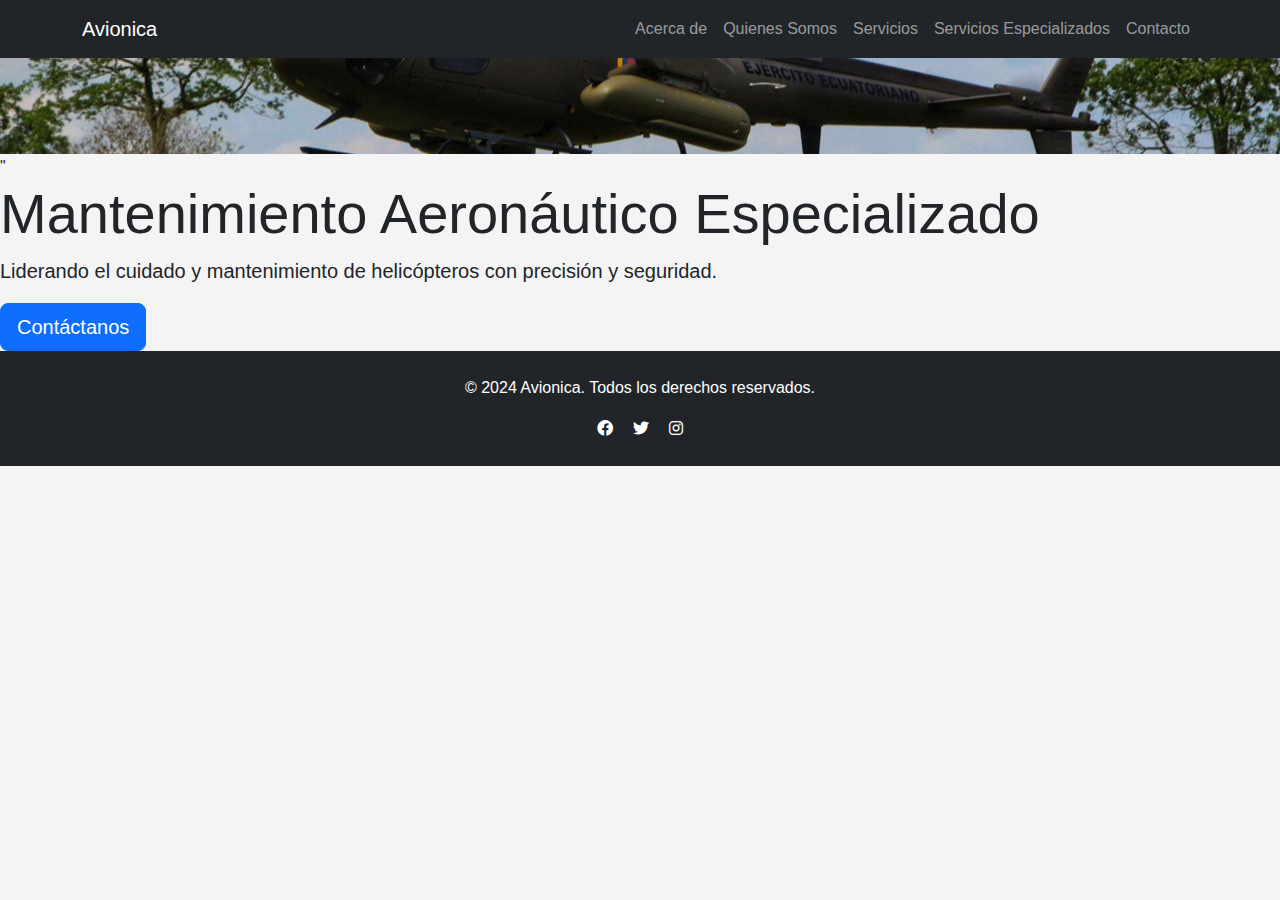
==== Index.html @ 89b321cf "pagina web" ====
<!DOCTYPE html>
<html lang="es">
<head>
    <meta charset="UTF-8">
    <meta name="viewport" content="width=device-width, initial-scale=1.0">
    <title>Avionica - Mantenimiento Aeronáutico</title>
    <!-- Bootstrap CSS -->
    <link href="https://cdn.jsdelivr.net/npm/bootstrap@5.3.0-alpha3/dist/css/bootstrap.min.css" rel="stylesheet">
    <link href="https://cdnjs.cloudflare.com/ajax/libs/font-awesome/6.0.0-beta3/css/all.min.css" rel="stylesheet">
    <!-- Custom CSS -->
    <link rel="stylesheet" href="style.css">
</head>
<body>
    <!-- Navbar -->
    <nav class="navbar navbar-expand-lg navbar-dark bg-dark">
        <div class="container">
            <a class="navbar-brand" href="#">Avionica</a>
            <button class="navbar-toggler" type="button" data-bs-toggle="collapse" data-bs-target="#navbarNav" aria-controls="navbarNav" aria-expanded="false" aria-label="Toggle navigation">
                <span class="navbar-toggler-icon"></span>
            </button>
            <div class="collapse navbar-collapse" id="navbarNav">
                <ul class="navbar-nav ms-auto">
                    <li class="nav-item"><a class="nav-link" href="acerca-de.html">Acerca de</a></li>
                    <li class="nav-item"><a class="nav-link" href="quienes-somos.html">Quienes Somos</a></li>
                    <li class="nav-item"><a class="nav-link" href="servicios.html">Servicios</a></li>
                    <li class="nav-item"><a class="nav-link" href="servicios-especializados.html">Servicios Especializados</a></li>
                    <li class="nav-item"><a class="nav-link" href="contacto.html">Contacto</a></li>
                </ul>
            </div>
        </div>
    </nav>

    <!-- Hero Section -->
    <div class="hero text-center py-5" style="background-image: url('img/inicio.jpg'); background-size: cover; color: white;"></div>"
        <h1 class="display-4">Mantenimiento Aeronáutico Especializado</h1>
        <p class="lead">Liderando el cuidado y mantenimiento de helicópteros con precisión y seguridad.</p>
        <a href="contacto.html" class="btn btn-primary btn-lg">Contáctanos</a>
    </div>



    <!-- Footer -->
    <footer class="text-center bg-dark text-white py-4">
        <div class="container">
            <p>&copy; 2024 Avionica. Todos los derechos reservados.</p>
            <div class="social-icons">
                <a href="#" class="text-white me-3"><i class="fab fa-facebook"></i></a>
                <a href="#" class="text-white me-3"><i class="fab fa-twitter"></i></a>
                <a href="#" class="text-white"><i class="fab fa-instagram"></i></a>            
            </div>
        </div>
    </footer>

    <!-- Bootstrap JS -->
    <script src="https://cdn.jsdelivr.net/npm/bootstrap@5.3.0-alpha3/dist/js/bootstrap.bundle.min.js"></script>
</body>
</html>
---- style.css ----
/* General Styles */
body {
    font-family: 'Arial', sans-serif;
    line-height: 1.6;
    background-color: #f4f4f4;
}

.hero {
    padding: 120px 20px;
    text-align: center;
    color: white;
    background: url('https://via.placeholder.com/1920x600') no-repeat center center/cover;
}

.hero h1 {
    font-size: 4rem;
    font-weight: bold;
}

.hero p {
    font-size: 1.5rem;
}

.section-title {
    font-size: 2rem;
    font-weight: bold;
}

.card-img-top {
    transition: transform 0.3s ease;
}

.card-img-top:hover {
    transform: scale(1.1);
}

.card-body {
    text-align: center;
}

footer {
    background-color: #343a40;
}

footer a {
    color: white;
    text-decoration: none;
}

footer a:hover {
    color: #ffc107;
}
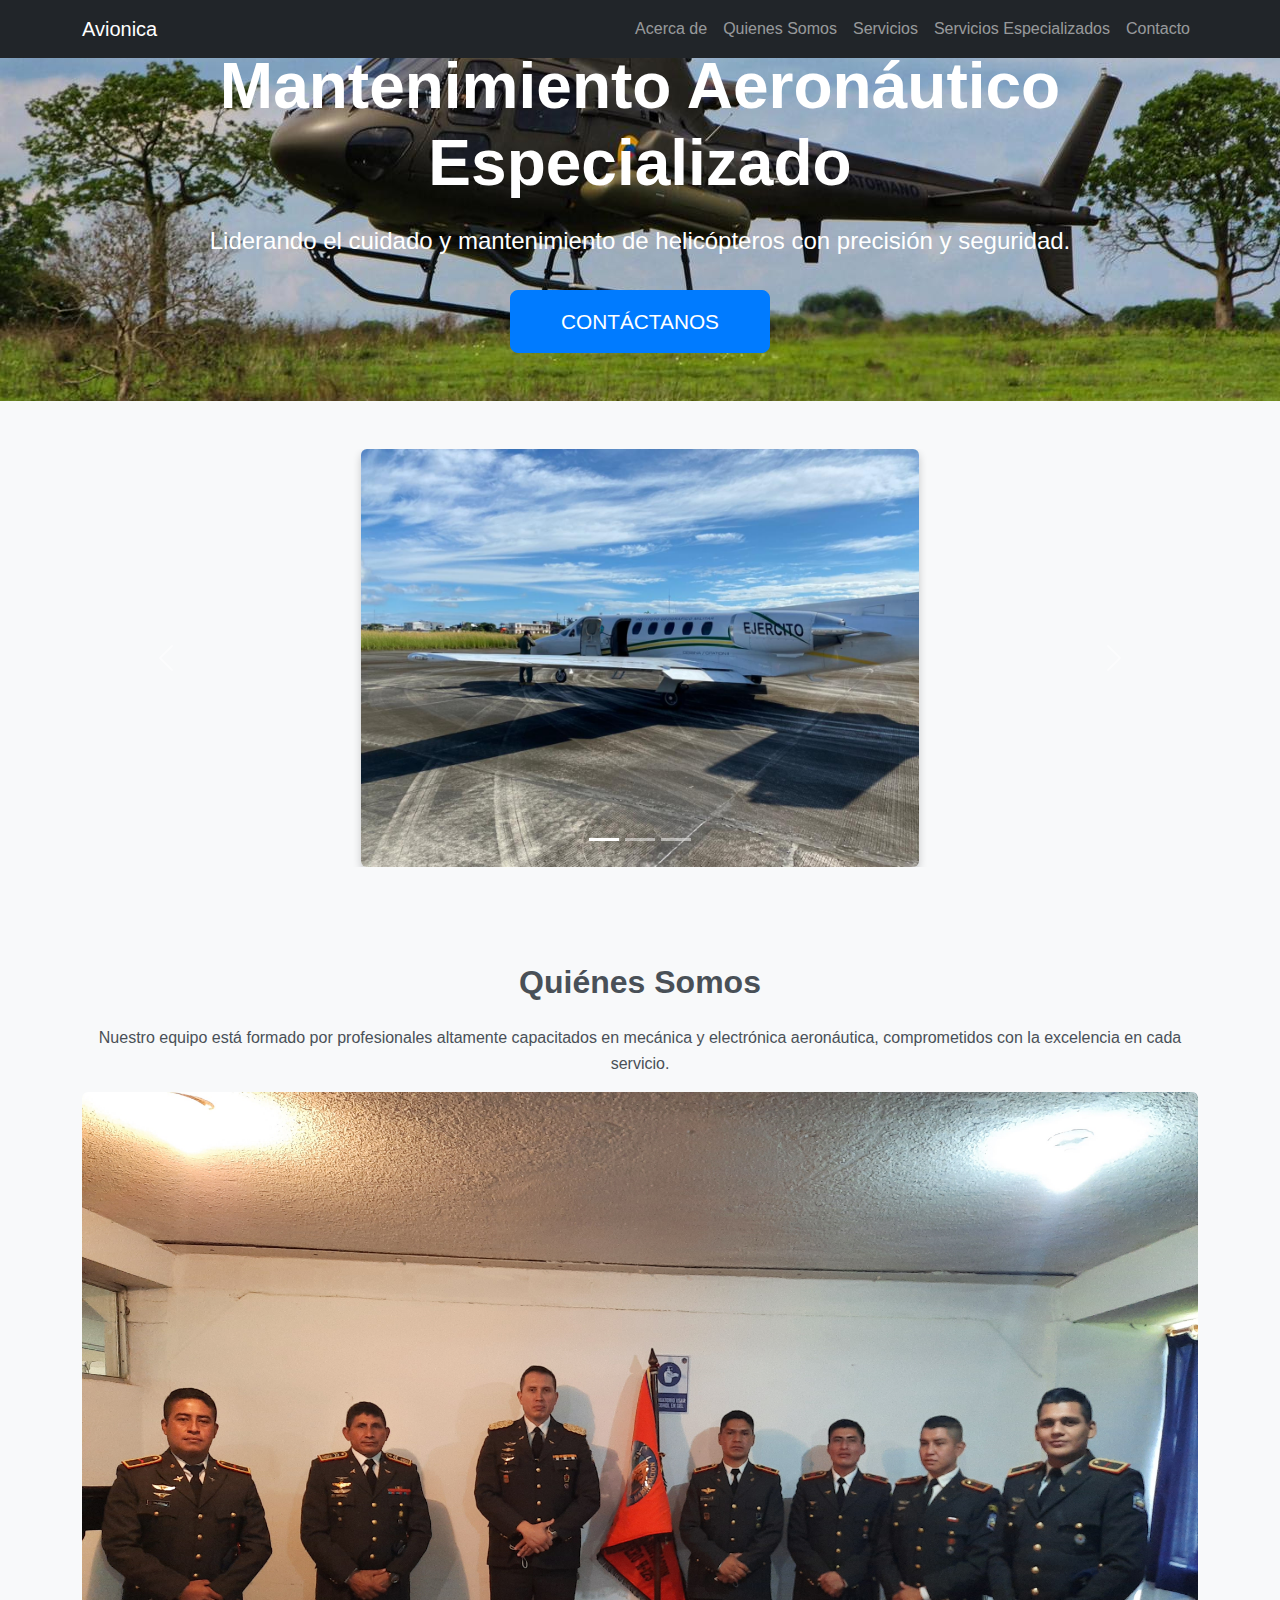
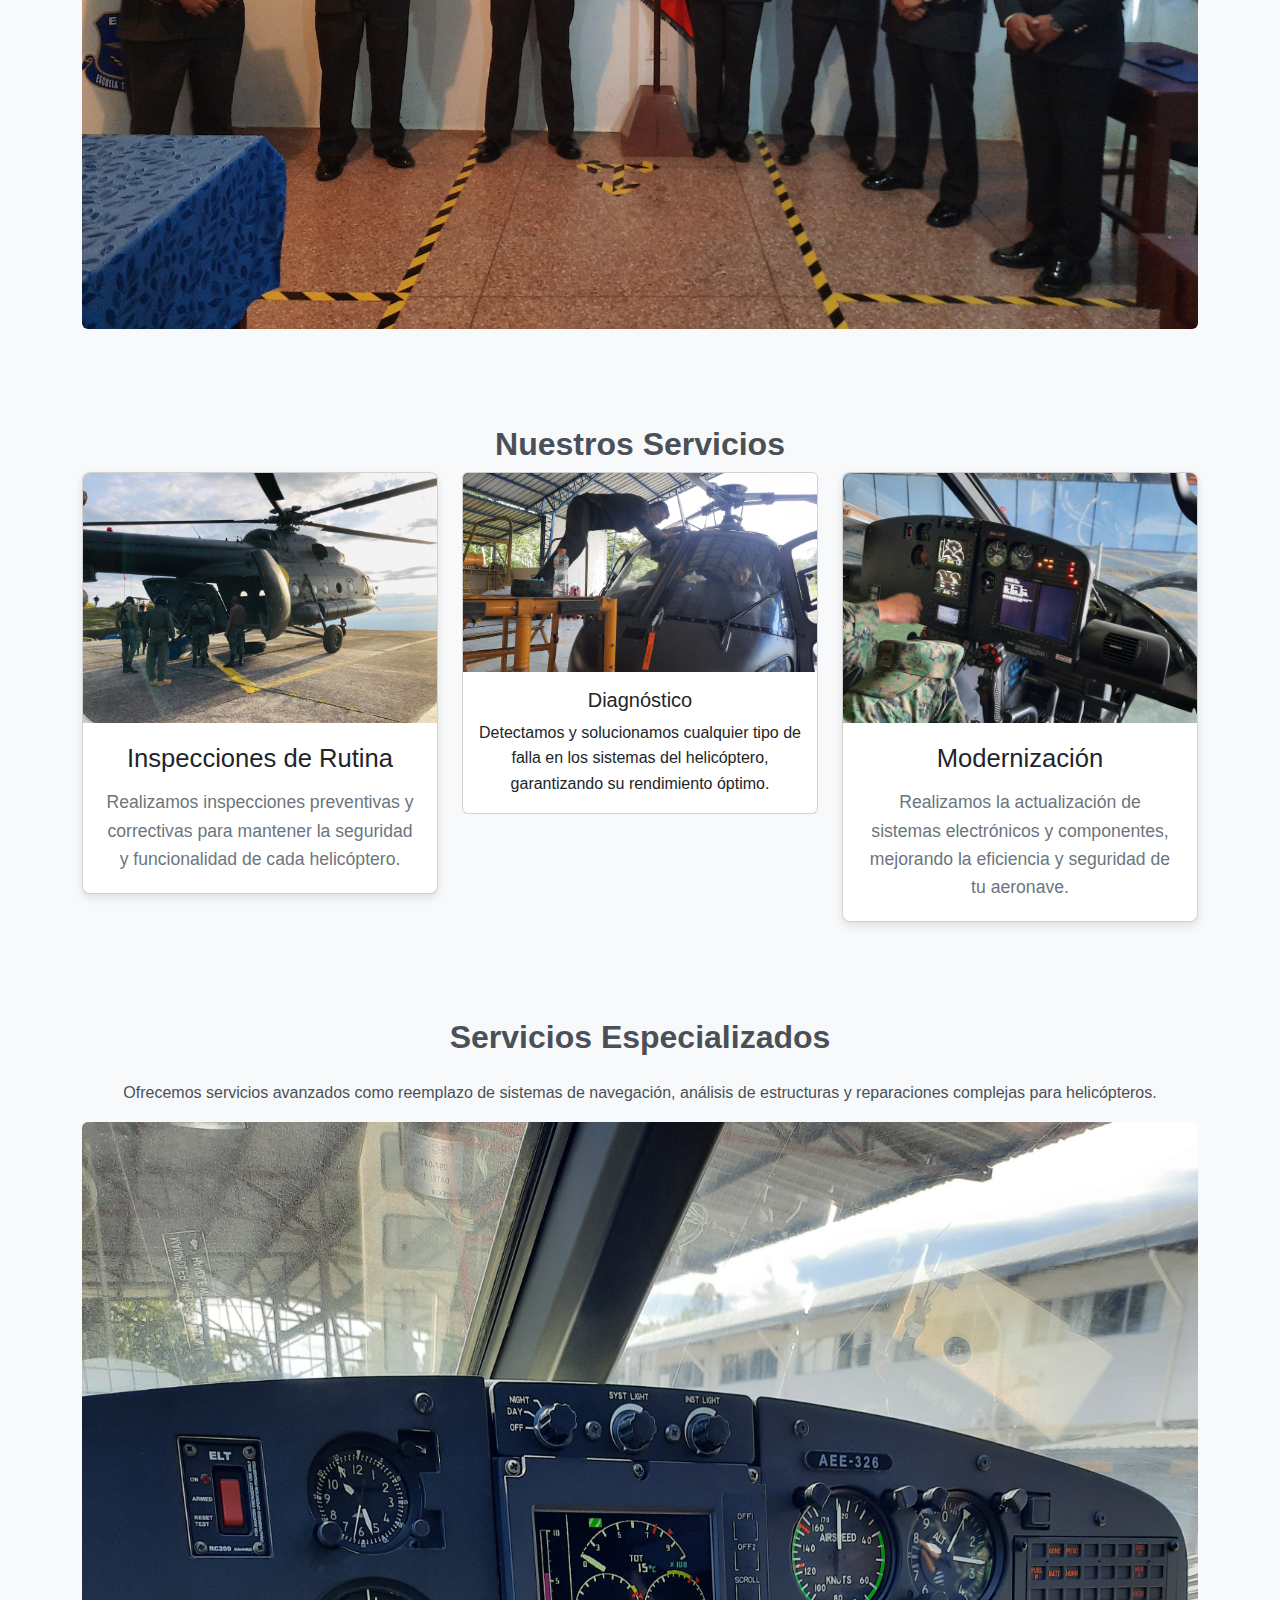
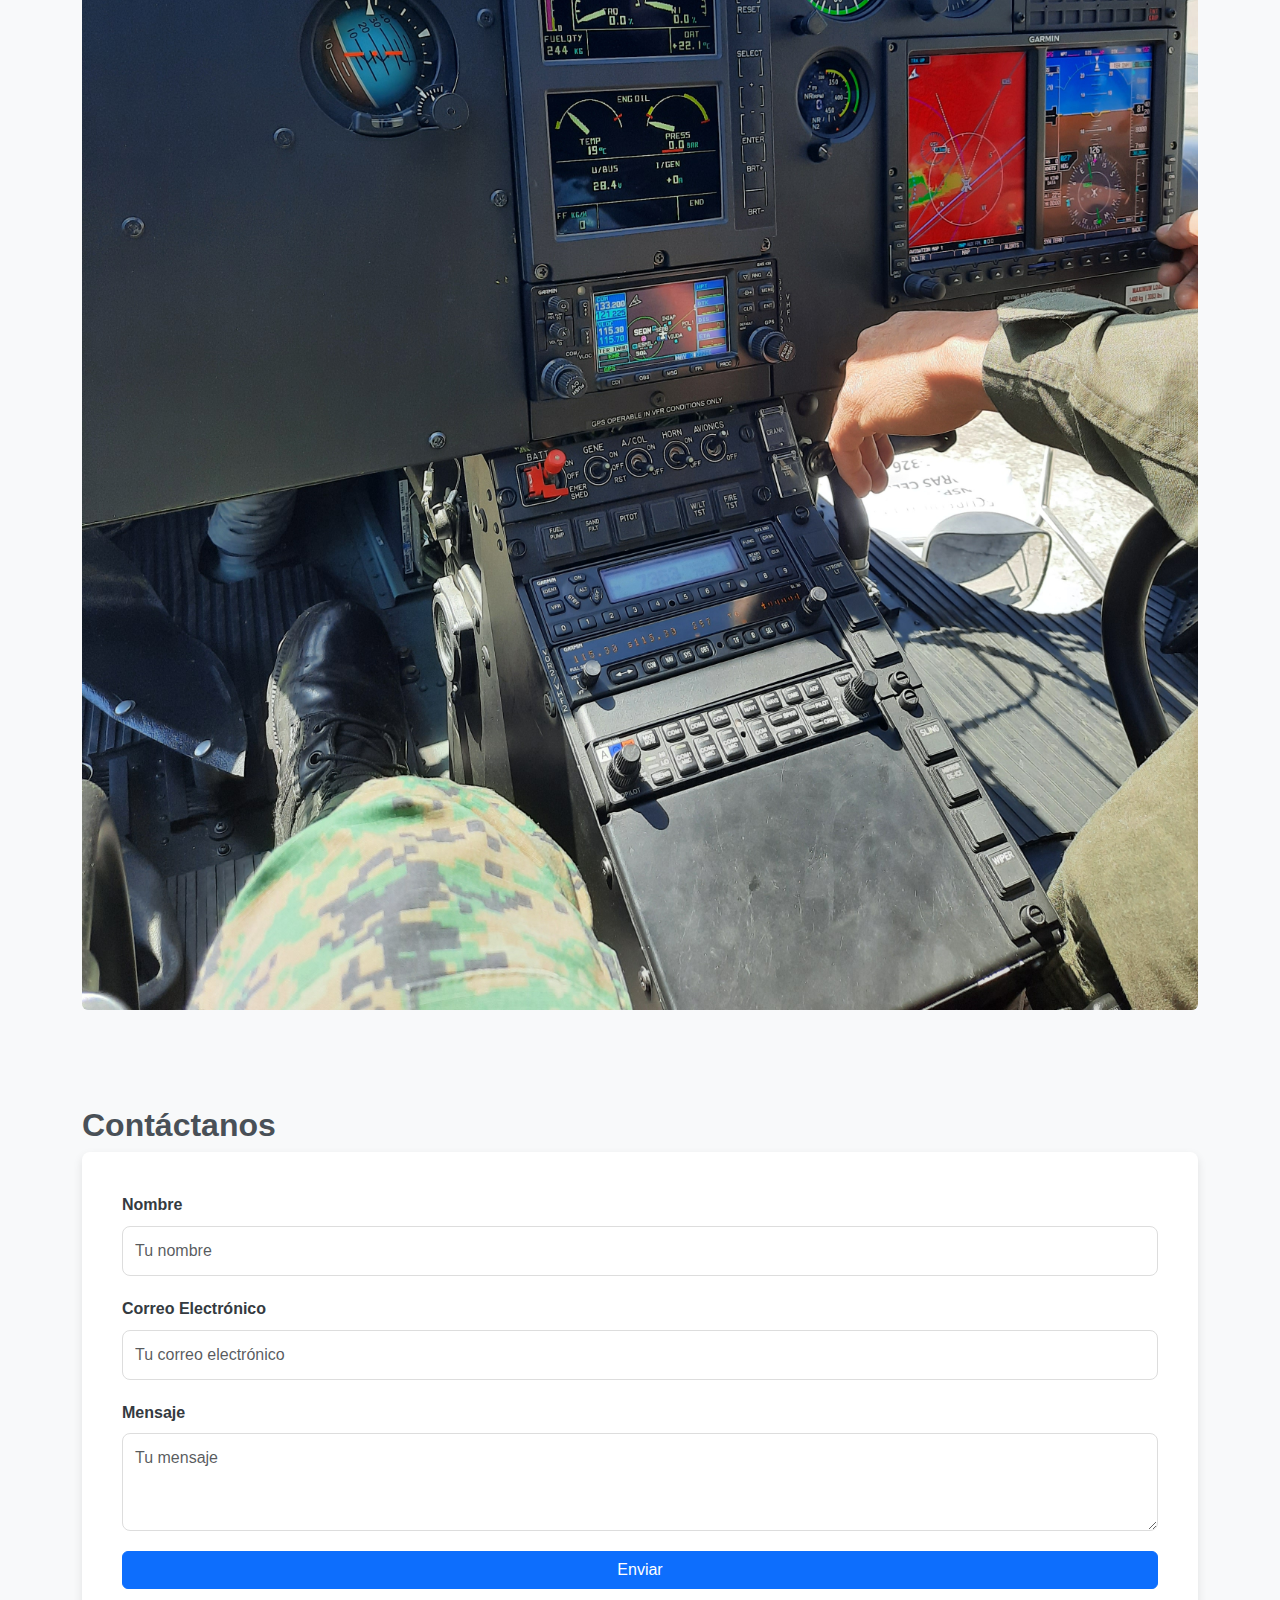
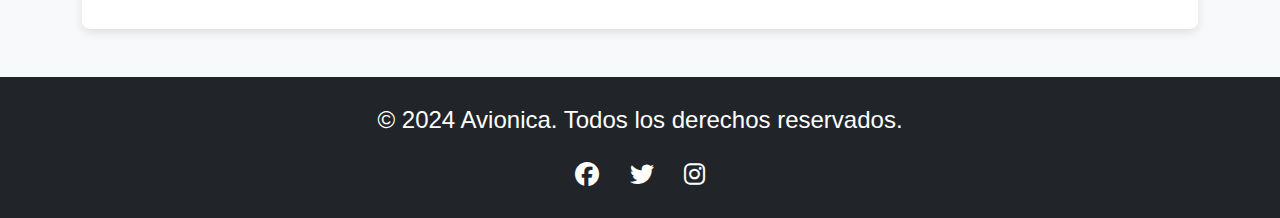
==== commit 55fdde16: "Mejoras" ====
--- a/Index.html
+++ b/Index.html
@@ -6,15 +6,17 @@
     <title>Avionica - Mantenimiento Aeronáutico</title>
     <!-- Bootstrap CSS -->
     <link href="https://cdn.jsdelivr.net/npm/bootstrap@5.3.0-alpha3/dist/css/bootstrap.min.css" rel="stylesheet">
-    <link href="https://cdnjs.cloudflare.com/ajax/libs/font-awesome/6.0.0-beta3/css/all.min.css" rel="stylesheet">
+    <!-- Font Awesome CDN -->
+    <link rel="stylesheet" href="https://cdnjs.cloudflare.com/ajax/libs/font-awesome/6.5.1/css/all.min.css">
     <!-- Custom CSS -->
     <link rel="stylesheet" href="style.css">
 </head>
+
 <body>
     <!-- Navbar -->
-    <nav class="navbar navbar-expand-lg navbar-dark bg-dark">
+    <nav class="navbar navbar-expand-lg navbar-dark bg-dark fixed-top">
         <div class="container">
-            <a class="navbar-brand" href="#">Avionica</a>
+            <a class="navbar-brand" href="Index.html">Avionica</a>
             <button class="navbar-toggler" type="button" data-bs-toggle="collapse" data-bs-target="#navbarNav" aria-controls="navbarNav" aria-expanded="false" aria-label="Toggle navigation">
                 <span class="navbar-toggler-icon"></span>
             </button>
@@ -31,12 +33,123 @@
     </nav>
 
     <!-- Hero Section -->
-    <div class="hero text-center py-5" style="background-image: url('img/inicio.jpg'); background-size: cover; color: white;"></div>"
+    <div class="hero text-center py-5" style="background-image: url('img/inicio.jpg'); background-size: cover; color: white;">
         <h1 class="display-4">Mantenimiento Aeronáutico Especializado</h1>
         <p class="lead">Liderando el cuidado y mantenimiento de helicópteros con precisión y seguridad.</p>
         <a href="contacto.html" class="btn btn-primary btn-lg">Contáctanos</a>
     </div>
+<!-- Carrusel de Imágenes -->
+<div class="container my-5">
+    <div id="imageCarousel" class="carousel slide" data-bs-ride="carousel">
+        <!-- Indicadores (Opcional) -->
+        <div class="carousel-indicators">
+            <button type="button" data-bs-target="#imageCarousel" data-bs-slide-to="0" class="active" aria-current="true"></button>
+            <button type="button" data-bs-target="#imageCarousel" data-bs-slide-to="1"></button>
+            <button type="button" data-bs-target="#imageCarousel" data-bs-slide-to="2"></button>
+        </div>
 
+        <!-- Carrusel -->
+        <div class="carousel-inner">
+            <div class="carousel-item active">
+                <div class="d-flex justify-content-center">
+                    <img src="img/Inicio-1.jpg" class="d-block w-50 rounded" alt="Imagen 1">
+                </div>
+            </div>
+            <div class="carousel-item">
+                <div class="d-flex justify-content-center">
+                    <img src="img/inicio-2.jpg" class="d-block w-50 rounded" alt="Imagen 2">
+                </div>
+            </div>
+            <div class="carousel-item">
+                <div class="d-flex justify-content-center">
+                    <img src="img/inicio-3.jpg" class="d-block w-50 rounded" alt="Imagen 3">
+                </div>
+            </div>
+        </div>
+
+        <!-- Controles (Botones Anterior y Siguiente) -->
+        <button class="carousel-control-prev" type="button" data-bs-target="#imageCarousel" data-bs-slide="prev">
+            <span class="carousel-control-prev-icon" aria-hidden="true"></span>
+            <span class="visually-hidden">Anterior</span>
+        </button>
+        <button class="carousel-control-next" type="button" data-bs-target="#imageCarousel" data-bs-slide="next">
+            <span class="carousel-control-next-icon" aria-hidden="true"></span>
+            <span class="visually-hidden">Siguiente</span>
+        </button>
+    </div>
+</div>
+
+    <!-- Quiénes Somos Section -->
+    <section id="quienes-somos" class="container py-5">
+        <h2 class="section-title text-center mb-4">Quiénes Somos</h2>
+        <p class="text-center">
+            Nuestro equipo está formado por profesionales altamente capacitados en mecánica y electrónica aeronáutica, comprometidos con la excelencia en cada servicio.
+        </p>
+        <img src="img/quienes_somos.jpg" alt="Equipo de Trabajo" class="img-fluid rounded mx-auto d-block">
+    </section>
+
+ <!-- Servicios Section -->
+ <section id="servicios" class="container py-5">
+    <h2 class="section-title text-center">Nuestros Servicios</h2>
+    <div class="row">
+        <div class="col-md-4 mb-4">
+            <div class="card servicio-item">
+                <img src="img/rutina.jpg" class="card-img-top" alt="Inspecciones de Rutina">
+                <div class="card-body">
+                    <h5 class="card-title">Inspecciones de Rutina</h5>
+                    <p class="card-text">Realizamos inspecciones preventivas y correctivas para mantener la seguridad y funcionalidad de cada helicóptero.</p>
+                </div>
+            </div>
+        </div>
+        <div class="col-md-4 mb-4">
+            <div class="card Servicios-item">
+                <img src="img/diagnostico.jpg" class="card-img-top" alt="Diagnóstico">
+                <div class="card-body">
+                    <h5 class="card-title">Diagnóstico</h5>
+                    <p class="card-text">Detectamos y solucionamos cualquier tipo de falla en los sistemas del helicóptero, garantizando su rendimiento óptimo.</p>
+                </div>
+            </div>
+        </div>
+        <div class="col-md-4">
+            <div class="card servicio-item">
+                <img src="img/modernizacion.jpg" class="card-img-top" alt="Modernización">
+                <div class="card-body">
+                    <h5 class="card-title">Modernización</h5>
+                    <p class="card-text">Realizamos la actualización de sistemas electrónicos y componentes, mejorando la eficiencia y seguridad de tu aeronave.</p>
+                </div>
+            </div>
+        </div>
+    </div>
+</section>
+
+    <!-- Servicios Especializados Section -->
+    <section id="servicios-especializados" class="container py-5">
+        <h2 class="section-title text-center mb-4">Servicios Especializados</h2>
+        <p class="text-center">
+            Ofrecemos servicios avanzados como reemplazo de sistemas de navegación, análisis de estructuras y reparaciones complejas para helicópteros.
+        </p>
+        <img src="img/servicios_especializados.jpg" alt="Servicios Especializados" class="img-fluid rounded mx-auto d-block">
+    </section>
+
+<!-- Contacto Section -->
+<section id="contacto" class="container py-5">
+    <h2 class="section-title">Contáctanos</h2>
+    <form>
+        <div class="mb-3">
+            <label for="nombre" class="form-label">Nombre</label>
+            <input type="text" class="form-control" id="nombre" placeholder="Tu nombre">
+        </div>
+        <div class="mb-3">
+            <label for="email" class="form-label">Correo Electrónico</label>
+            <input type="email" class="form-control" id="email" placeholder="Tu correo electrónico">
+        </div>
+        <div class="mb-3">
+            <label for="mensaje" class="form-label">Mensaje</label>
+            <textarea class="form-control" id="mensaje" rows="3" placeholder="Tu mensaje"></textarea>
+        </div>
+        <button type="submit" class="btn btn-primary">Enviar</button>
+    </form>
+</section>
 
 
     <!-- Footer -->
--- a/style.css
+++ b/style.css
@@ -1,24 +1,113 @@
+/* Reset de márgenes y paddings */
+* {
+    margin: 0;
+    padding: 0;
+    box-sizing: border-box;
+}
 /* General Styles */
 body {
     font-family: 'Arial', sans-serif;
+    background-color: #f8f9fa;
+    color: #495057;
     line-height: 1.6;
-    background-color: #f4f4f4;
-}
-
+}
+
+/* Navbar */
+.navbar {
+    background-color: #343a40;
+    transition: background-color 0.3s ease;
+}
+
+.navbar .nav-link:hover {
+    color: #ffc107; 
+    border-color: #ffc107; 
+    background-color: rgba(255, 193, 7, 0.1);
+}
+
+.navbar .nav-link.active {
+    color: #ffc107;
+    border-color: #ffc107;
+    background-color: rgba(255, 193, 7, 0.2); 
+}
+
+/* Hero Section */
 .hero {
-    padding: 120px 20px;
+    background: url('img/inicio.jpg') no-repeat center center/cover;
+    color: white;
+    padding: 150px 20px;
     text-align: center;
-    color: white;
-    background: url('https://via.placeholder.com/1920x600') no-repeat center center/cover;
 }
 
 .hero h1 {
     font-size: 4rem;
     font-weight: bold;
+    margin-bottom: 20px;
 }
 
 .hero p {
     font-size: 1.5rem;
+    margin-bottom: 30px;
+}
+
+.hero .btn-primary {
+    background-color: #007bff;
+    border-color: #007bff;
+    padding: 15px 50px;
+    font-size: 1.3rem;
+    text-transform: uppercase;
+}
+
+.hero .btn-primary:hover {
+    background-color: #0056b3;
+    border-color: #0056b3;
+}
+
+.carousel-inner img {
+    border-radius: 15px;
+    box-shadow: 0 4px 8px rgba(0, 0, 0, 0.2);
+}
+
+/* Servicios Section */
+.servicios {
+    display: flex;
+    flex-wrap: wrap;
+    gap: 20px;
+    justify-content: center;
+}
+
+.servicio-item {
+    width: 100%;
+    min-width: 280px;
+    background-color: white;
+    border-radius: 8px;
+    box-shadow: 0 4px 8px rgba(0, 0, 0, 0.1);
+    overflow: hidden;
+    transition: transform 0.3s ease, box-shadow 0.3s ease;
+}
+
+.servicio-item:hover {
+    transform: scale(1.05);
+    box-shadow: 0 8px 16px rgba(0, 0, 0, 0.15);
+}
+
+.servicio-item img {
+    width: 100%;
+    height: 250px;
+    object-fit: cover;
+}
+
+.servicio-item .card-body {
+    padding: 20px;
+}
+
+.servicio-item h5 {
+    font-size: 1.6rem;
+    margin-bottom: 15px;
+}
+
+.servicio-item p {
+    font-size: 1.1rem;
+    color: #6c757d;
 }
 
 .section-title {
@@ -38,15 +127,94 @@
     text-align: center;
 }
 
+/* Acerca de Section */
+.acerca-de {
+    padding: 60px 0;
+}
+
+.acerca-de p {
+    font-size: 1.2rem;
+    margin-top: 20px;
+}
+
+/* Formulario de Contacto */
+form {
+    background-color: white;
+    padding: 40px;
+    border-radius: 8px;
+    box-shadow: 0 4px 10px rgba(0, 0, 0, 0.1);
+}
+
+form .form-label {
+    font-weight: bold;
+    color: #343a40;
+}
+
+form .form-control {
+    margin-bottom: 20px;
+    border-radius: 8px;
+    padding: 12px;
+    border: 1px solid #ddd;
+}
+
+form button {
+    width: 100%;
+    background-color: #28a745;
+    color: white;
+    font-size: 1.2rem;
+    padding: 15px;
+    border: none;
+    border-radius: 8px;
+    transition: background-color 0.3s ease;
+}
+
+form button:hover {
+    background-color: #218838;
+}
+
+/* Footer */
 footer {
     background-color: #343a40;
-}
-
-footer a {
-    color: white;
-    text-decoration: none;
-}
-
-footer a:hover {
-    color: #ffc107;
-}
+    color: white;
+    padding: 30px 0;
+    text-align: center;
+}
+
+footer p {
+    font-size: 1.5rem;
+}
+
+footer .social-icons a {
+    color: white;
+    margin: 0 10px;
+    font-size: 1.5rem;
+    transition: color 0.3s ease;
+}
+
+footer .social-icons a:hover {
+    color: #e2ff07; /* Color dorado en hover */
+}
+
+/* Responsive Design */
+@media (max-width: 768px) {
+    .hero h1 {
+        font-size: 2.5rem;
+    }
+
+    .hero p {
+        font-size: 1.2rem;
+    }
+
+    .servicios {
+        flex-direction: column;
+        align-items: center;
+    }
+
+    .servicio-item {
+        width: 80%;
+    }
+
+    form {
+        padding: 20px;
+    }
+}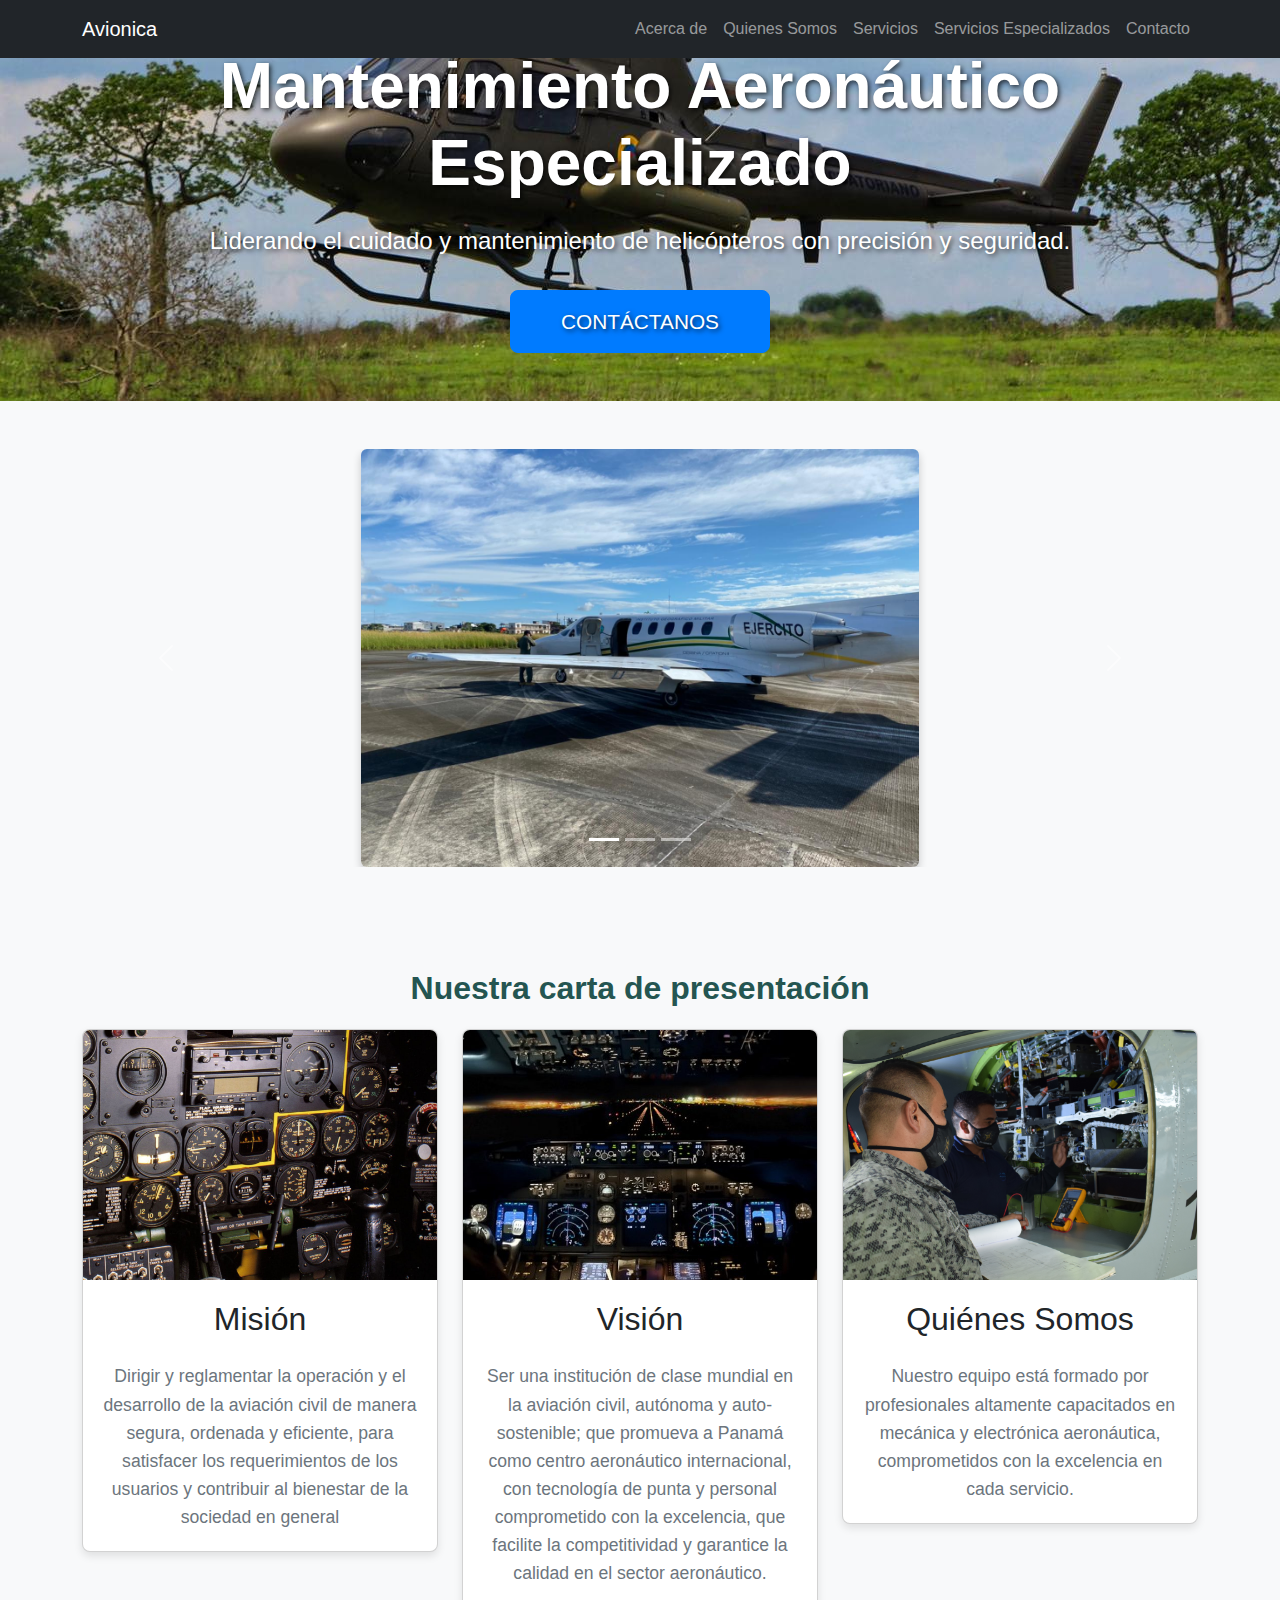
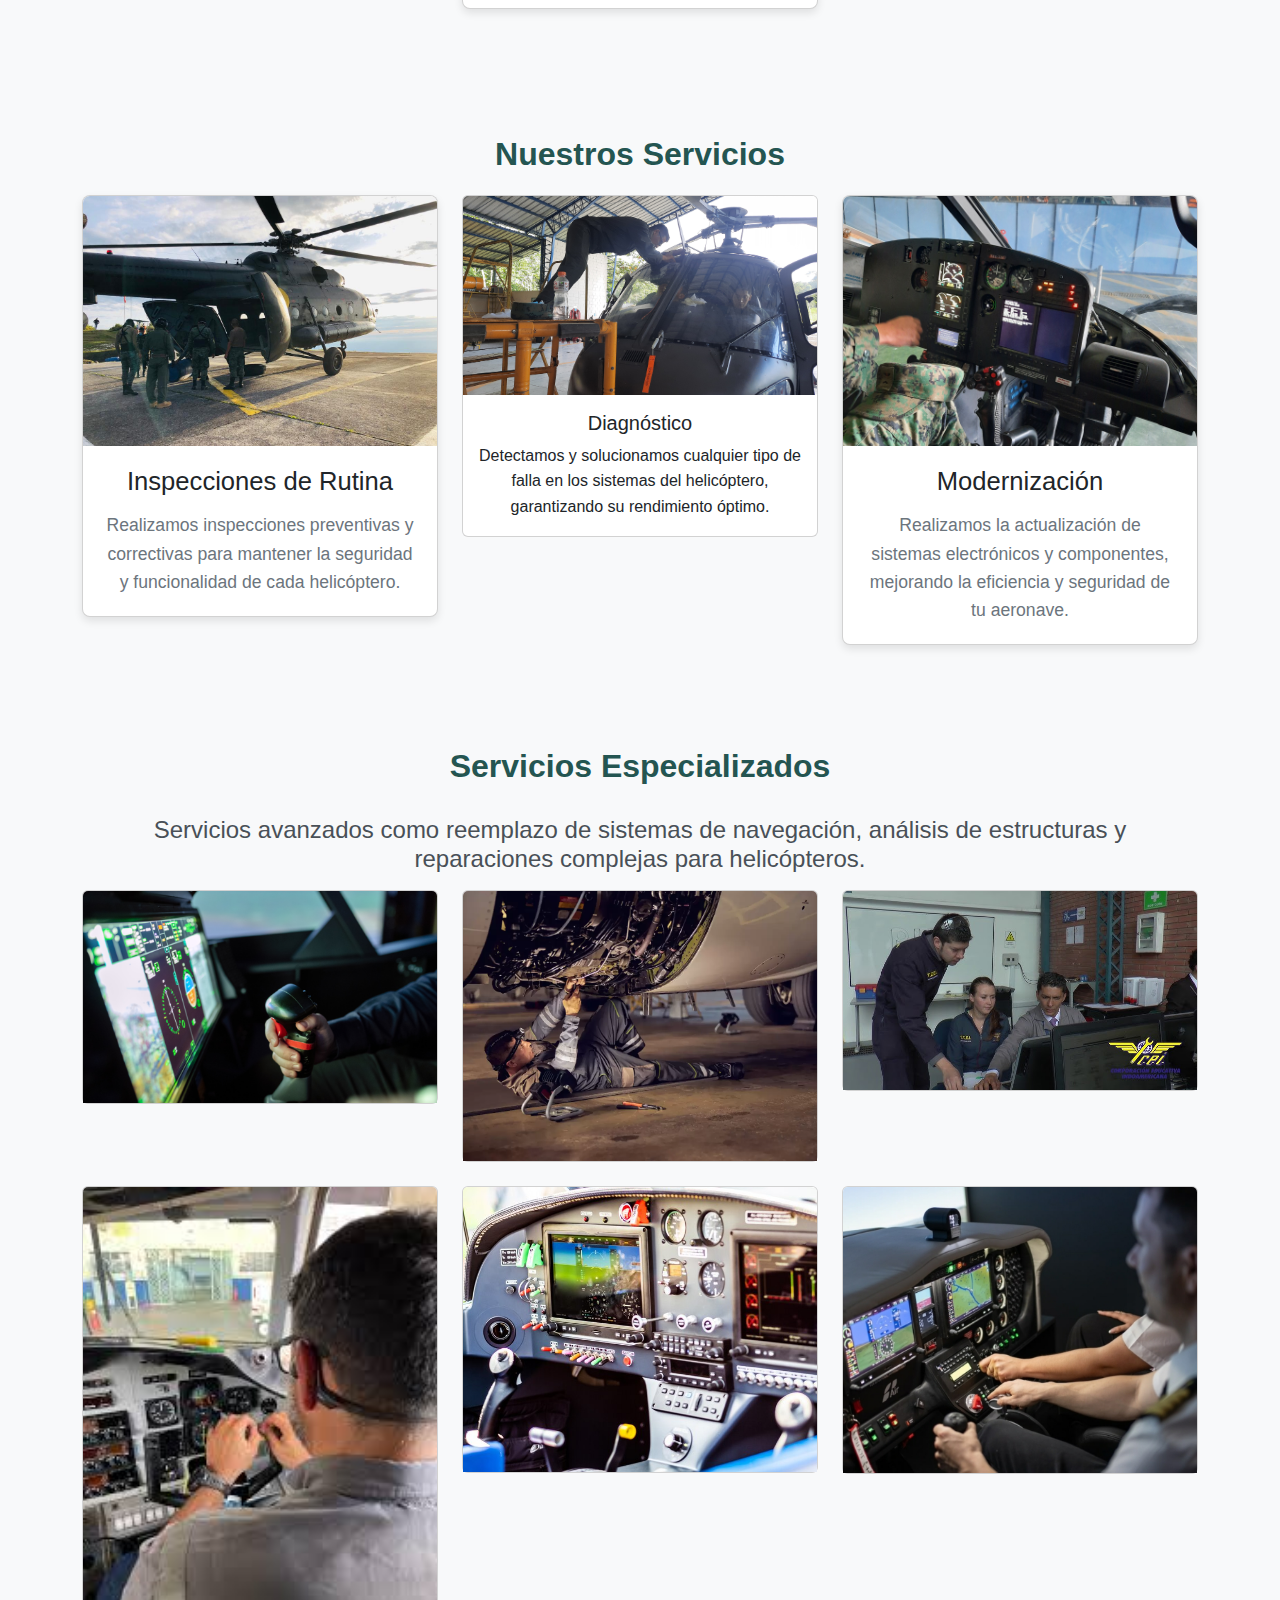
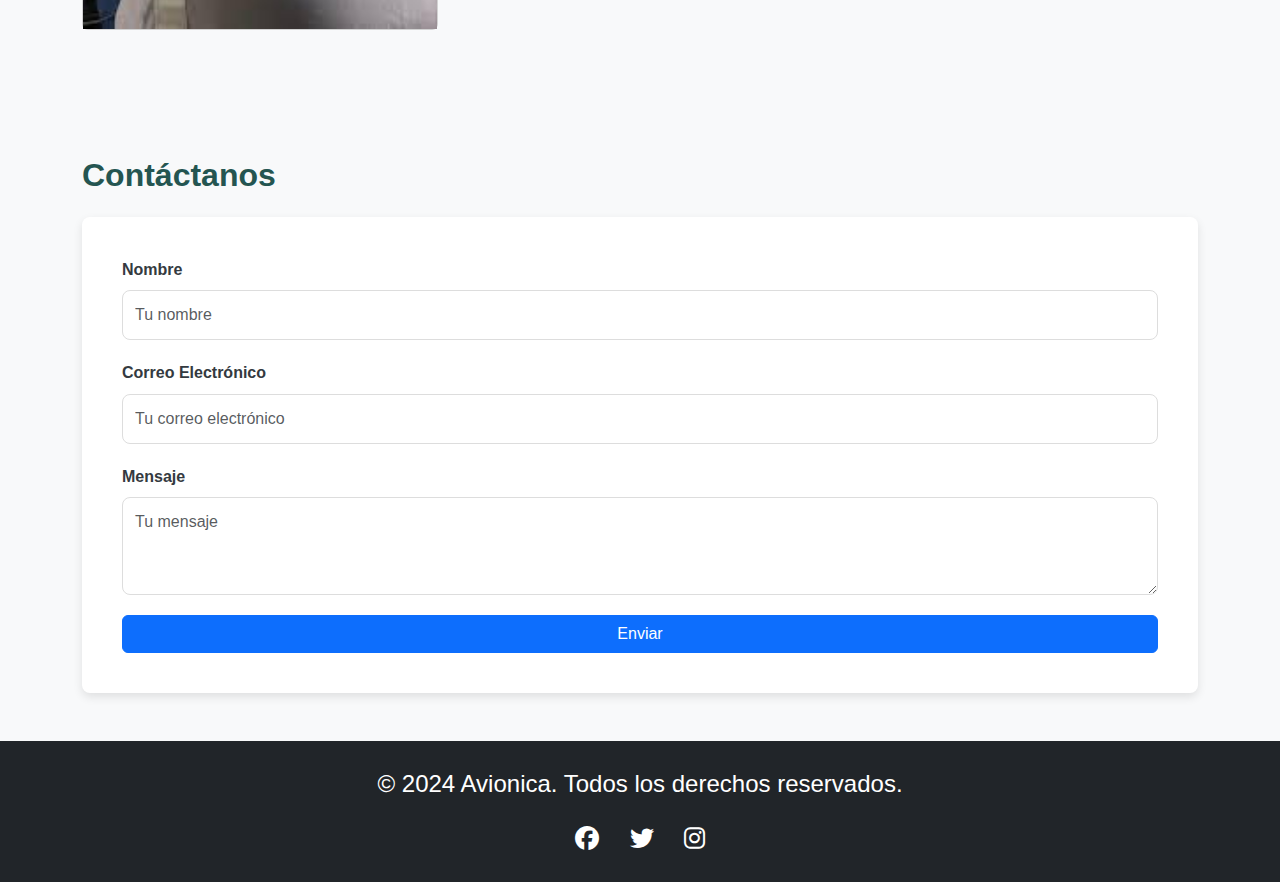
==== commit b71bea30: "mejorar.2" ====
--- a/Index.html
+++ b/Index.html
@@ -79,13 +79,38 @@
     </div>
 </div>
 
-    <!-- Quiénes Somos Section -->
-    <section id="quienes-somos" class="container py-5">
-        <h2 class="section-title text-center mb-4">Quiénes Somos</h2>
-        <p class="text-center">
-            Nuestro equipo está formado por profesionales altamente capacitados en mecánica y electrónica aeronáutica, comprometidos con la excelencia en cada servicio.
-        </p>
-        <img src="img/quienes_somos.jpg" alt="Equipo de Trabajo" class="img-fluid rounded mx-auto d-block">
+<!-- Quiénes Somos Section -->
+<section id="quienes-somos" class="container py-5">
+    <h2 class="section-title text-center">Nuestra carta de presentación</h2>
+    <div class="row">
+        <div class="col-md-4 mb-4">
+            <div class="card servicio-item">
+            <img src="img/quienes somos 1.jpg" class="card-img-top" alt="Inspecciones de Rutina">
+            <div class="card-body">
+                <h2 class="card-title text-center mb-4">Misión</h2>
+                <p class="card-text">Dirigir y reglamentar la operación y el desarrollo de la aviación civil de manera segura, ordenada y eficiente, para satisfacer los requerimientos de los usuarios y contribuir al bienestar de la sociedad en general            </div>
+            </div>
+        </div>
+
+        <div class="col-md-4 mb-4">
+            <div class="card servicio-item">
+            <img src="img/quienes_somos 2.jpg" class="card-img-top" alt="Inspecciones de Rutina">
+                <div class="card-body">
+                <h2 class="card-title text-center mb-4">Visión</h2>
+                <p class="card-text">Ser una institución de clase mundial en la aviación civil, autónoma y auto-sostenible; que promueva a Panamá como centro aeronáutico internacional, con tecnología de punta y personal comprometido con la excelencia, que facilite la competitividad y garantice la calidad en el sector aeronáutico.        </div>
+            </div>
+        </div>
+
+        <div class="col-md-4 mb-4">
+            <div class="card servicio-item">
+            <img src="img/quienes somos 3.jpg" class="card-img-top" alt="Inspecciones de Rutina">
+                <div class="card-body">
+                <h2 class="card-title text-center mb-4">Quiénes Somos</h2>
+                <p class="card-text">Nuestro equipo está formado por profesionales altamente capacitados en mecánica y electrónica aeronáutica, comprometidos con la excelencia en cada servicio.
+                </div>
+            </div>
+        </div>
+    </div>
     </section>
 
  <!-- Servicios Section -->
@@ -122,14 +147,50 @@
     </div>
 </section>
 
-    <!-- Servicios Especializados Section -->
-    <section id="servicios-especializados" class="container py-5">
-        <h2 class="section-title text-center mb-4">Servicios Especializados</h2>
-        <p class="text-center">
-            Ofrecemos servicios avanzados como reemplazo de sistemas de navegación, análisis de estructuras y reparaciones complejas para helicópteros.
-        </p>
-        <img src="img/servicios_especializados.jpg" alt="Servicios Especializados" class="img-fluid rounded mx-auto d-block">
-    </section>
+   <!-- Servicios Especializados Section -->
+     
+   <section id="servicios-especializados" class="container py-5">
+    <h2 class="section-title text-center mb-4">Servicios Especializados</h2>
+    <p class="text-center">
+        <h4 class="text-center">Servicios avanzados como reemplazo de sistemas de navegación, análisis de estructuras y reparaciones complejas para helicópteros.</h2>
+    </p>
+    <div class="row">
+        <div class="col-md-4 mb-4">
+            <div class="card">
+                <img src="img/servicios_especializados.jpg" class="card-img-top" alt="Imagen 1">
+            </div>
+        </div>
+        
+        <div class="col-md-4 mb-4">
+            <div class="card">
+                <img src="img/servicios_especializados 1.webp" class="card-img-top" alt="Imagen 2">
+            </div>
+        </div>
+
+        <div class="col-md-4 mb-4">
+            <div class="card">
+                <img src="img/servicios_especializados 2.jpg" class="card-img-top" alt="Imagen 3">
+            </div>
+        </div>
+
+        <div class="col-md-4 mb-4">
+            <div class="card">
+                <img src="img/servicios_especializados 3.jpeg" class="card-img-top" alt="Imagen 3">
+            </div>
+        </div>
+        <div class="col-md-4 mb-4">
+            <div class="card">
+                <img src="img/servicios_especializados 4.jpeg" class="card-img-top" alt="Imagen 3">
+            </div>
+        </div>
+        <div class="col-md-4 mb-4">
+            <div class="card">
+                <img src="img/servicios_especializados 5.jpg" class="card-img-top" alt="Imagen 3">
+            </div>
+        </div>
+    </div>
+</section>
+
 
 <!-- Contacto Section -->
 <section id="contacto" class="container py-5">
--- a/style.css
+++ b/style.css
@@ -19,13 +19,13 @@
 }
 
 .navbar .nav-link:hover {
-    color: #ffc107; 
-    border-color: #ffc107; 
-    background-color: rgba(255, 193, 7, 0.1);
+    color: #e1db28; 
+    border-color: #07ff77; 
+    background-color: rgba(218, 255, 7, 0.1);
 }
 
 .navbar .nav-link.active {
-    color: #ffc107;
+    color: #3dff07;
     border-color: #ffc107;
     background-color: rgba(255, 193, 7, 0.2); 
 }
@@ -36,6 +36,7 @@
     color: white;
     padding: 150px 20px;
     text-align: center;
+    text-shadow: 2px 2px 5px rgba(0, 0, 0, 0.7);
 }
 
 .hero h1 {
@@ -112,7 +113,10 @@
 
 .section-title {
     font-size: 2rem;
+    line-height: 1.6;
     font-weight: bold;
+    color: #245551;
+    margin-bottom: 15px;
 }
 
 .card-img-top {
